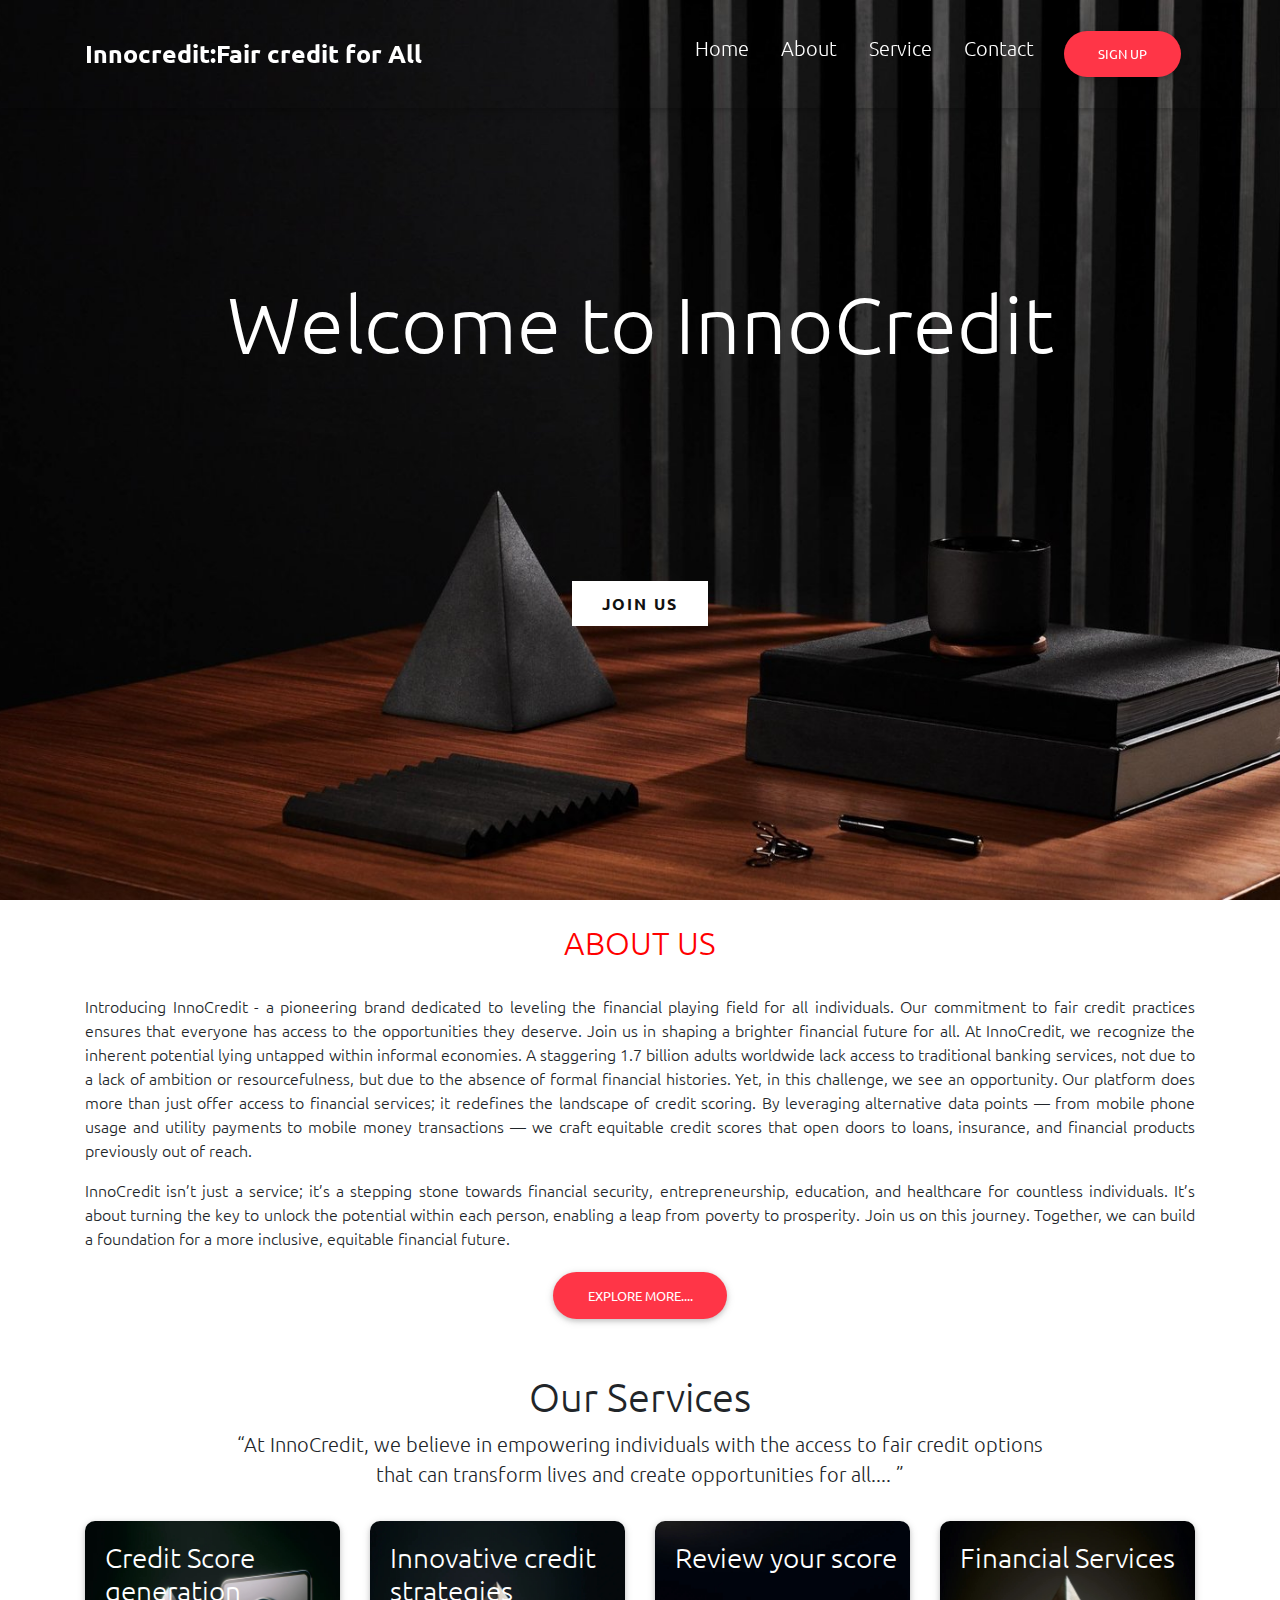
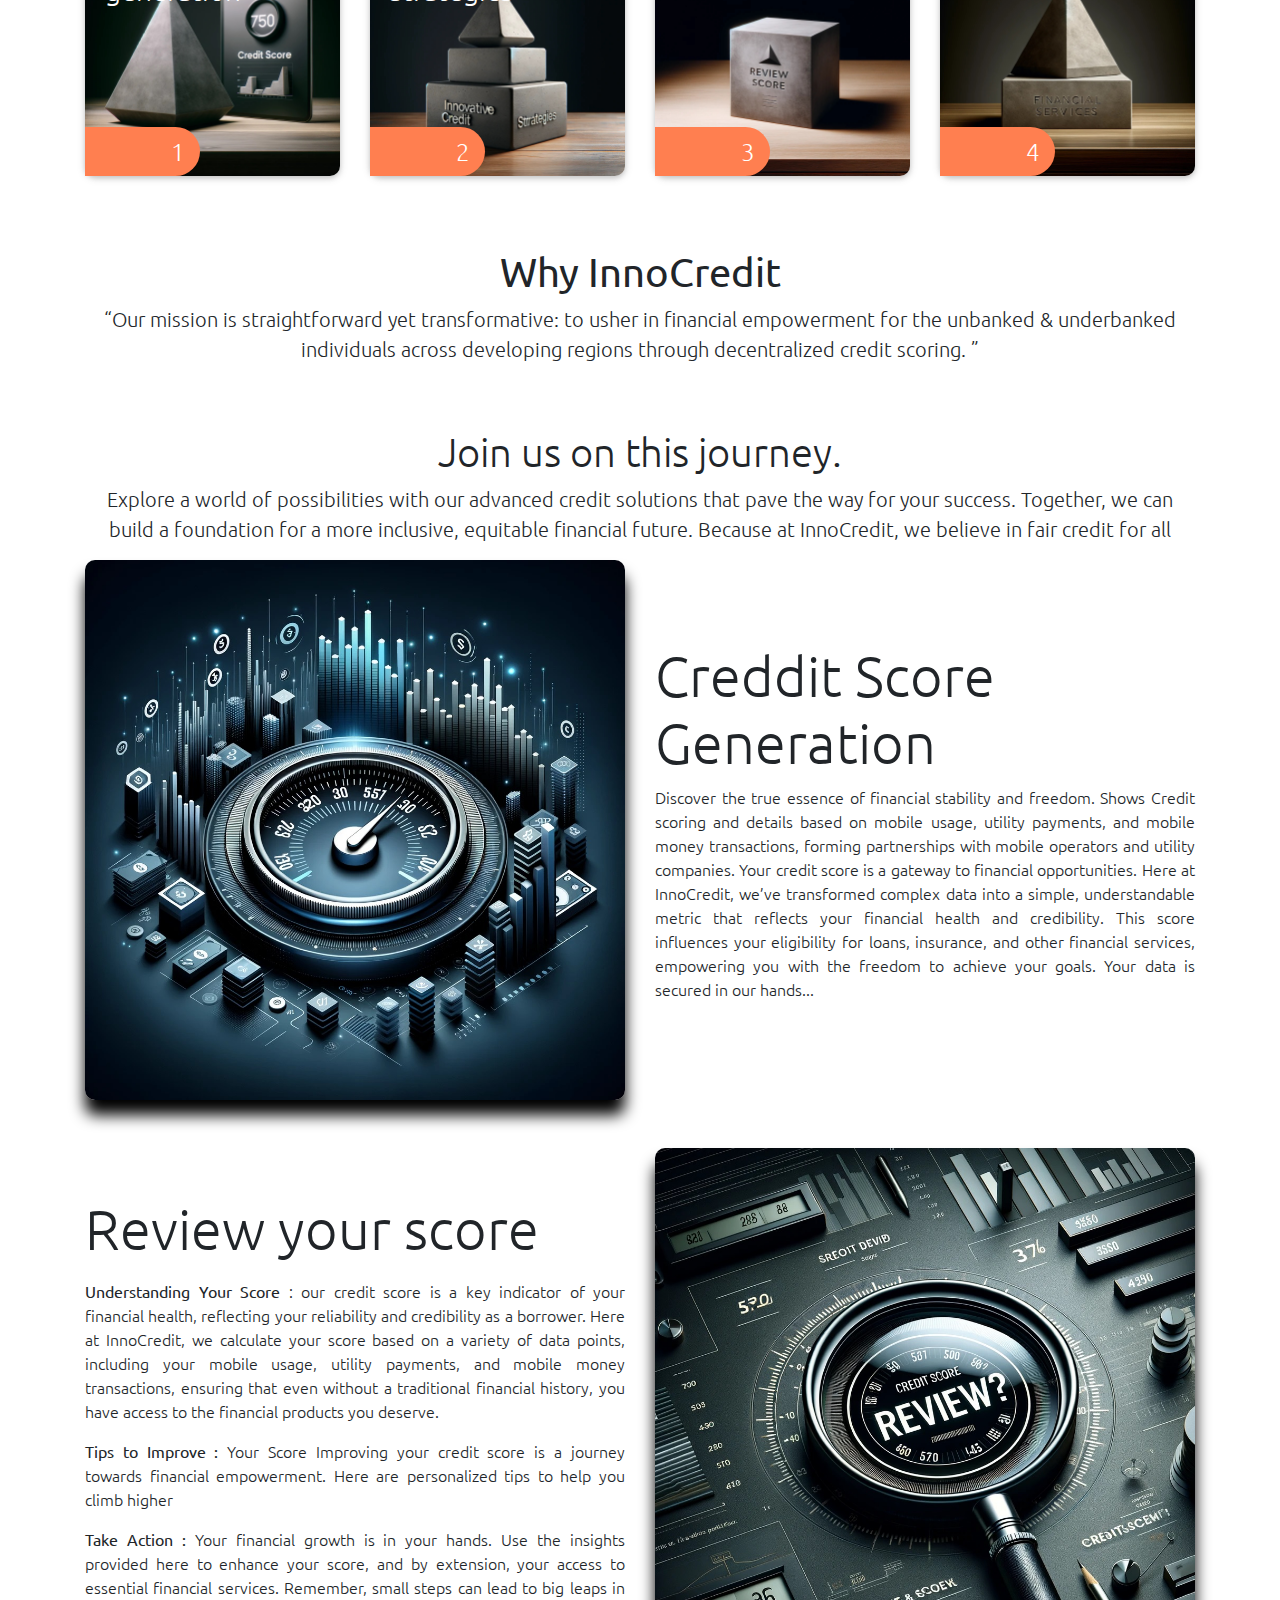
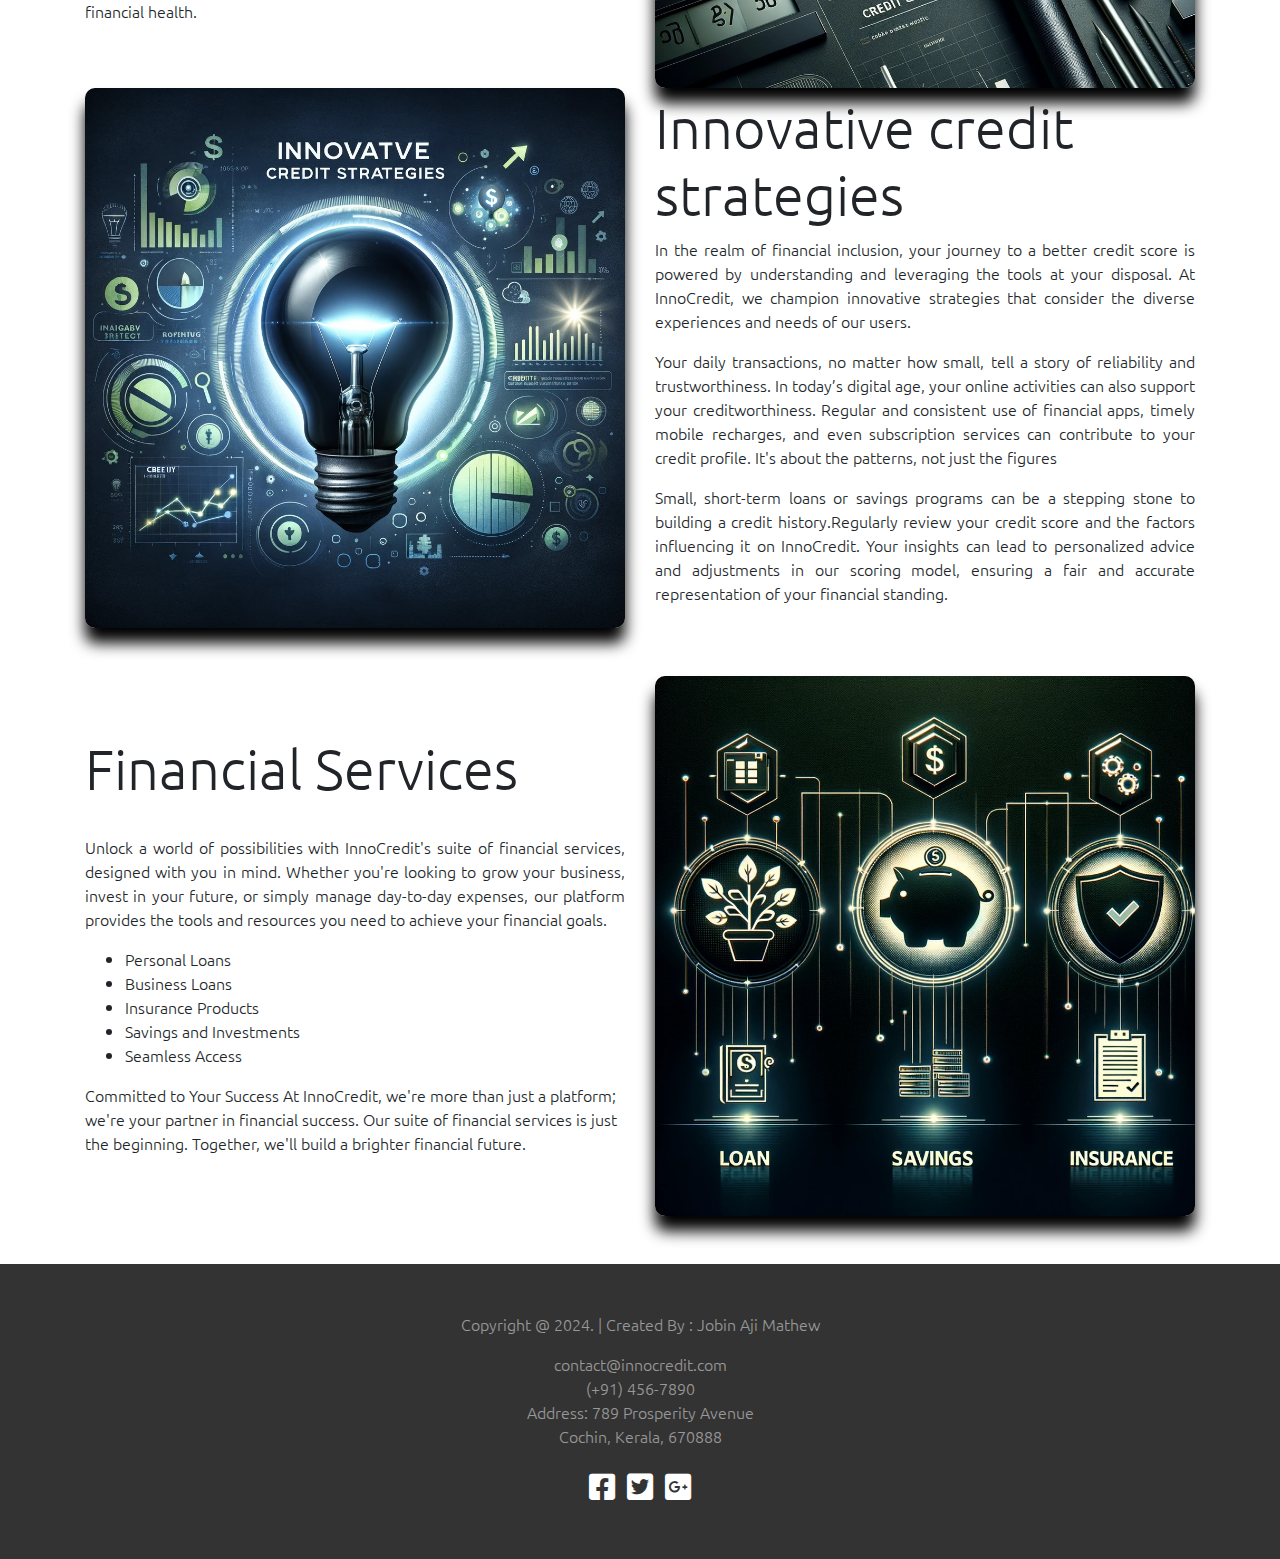
==== index.html @ 258b3f93 "Project" ====
<!DOCTYPE html>
<html lang="en">
  <head>
    <meta charset="UTF-8" />
    <meta
      name="viewport"
      content="width=device-width, user-scalable=no, initial-scale=1.0, maximum-scale=1.0, minimum-scale=1.0"
    />
    <meta http-equiv="X-UA-Compatible" content="ie=edge" />
    <!-- Bootstrap CSS files -->
    <link
      rel="stylesheet"
      href="https://use.fontawesome.com/releases/v5.8.1/css/all.css"
    />
    <link rel="stylesheet" href="bootstrap/css/font-awesome-5.8.1.css" />
    <link rel="stylesheet" href="bootstrap/css/bootstrap.css" />
    <link rel="stylesheet" href="bootstrap/css/mdb.css" />
    <link rel="stylesheet" href="bootstrap/css/style.css" />
    <title>Innocredit: Fair credit for all</title>
  </head>
  <body>
    <!-- Main Header -->
    <header class="main-header">
      <!-- Navbar -->
      <nav
        class="navbar navbar-expand-sm scrolling-navbar navbar-dark fixed-top"
      >
        <div class="container">
          <a href="index.html" class="navbar-brand">
            <b> Innocredit:Fair credit for All </b></a
          >
          <button
            class="navbar-toggler"
            data-toggle="collapse"
            data-target="#ui-navbar"
          >
            <span class="navbar-toggler-icon"> </span>
          </button>

          <div class="collapse navbar-collapse" id="ui-navbar">
            <ul class="navbar-nav ml-auto">
              <li class="nav-item px-2">
                <a class="nav-link" href="index.html">Home</a>
              </li>
              <li class="nav-item px-2">
                <a class="nav-link" href="#display">About</a>
              </li>
              <li class="nav-item px-2">
                <a class="nav-link" href="#services">Service </a>
              </li>
              <li class="nav-item px-2">
                <a class="nav-link" href="#footer">Contact</a>
              </li>
              <li class="nav-item px-2">
                <a href="signup.html" class="btn btn-danger">Sign Up</a>
              </li>
            </ul>
          </div>
        </div>
      </nav>

      <!-- Landing Page -->
      <div class="landing-div">
        <div
          class="landing-wrapper d-flex flex-column h-100 align-items-center justify-content-center text-center"
        >
          <div class="carousel slide carousel-fade" data-ride="carousel">
            <div class="carousel-inner">
              <div class="carousel-item active">
                <h1 class="display-4 animated slideInLeft delay-1s">
                  Welcome to InnoCredit <br /><br /><br />
                </h1>
              </div>
              <div class="carousel-item">
                <h1 class="display-4 animated slideInDown delay-1s">
                  Empowering Financial Futures<br /><br />
                  <br />
                </h1>
              </div>
              <div class="carousel-item">
                <h1 class="display-4 animated slideInRight delay-1s">
                  Empowering financial inclusion through decentralized credit
                  scoring<br />
                </h1>
              </div>
            </div>
          </div>
          <div>
            <a class="explore" href="login.html"><b>Join Us</b></a>
          </div>
        </div>
      </div>
    </header>

    <!-- kerala description Section -->
    <section id="display" class="p-4">
      <div class="container">
        <div class="row align-items-center">
          <div class="col-md-12">
            <h2 class="display">About Us</h2>
            <br />
            <p class="display-text text-justify">
              Introducing InnoCredit - a pioneering brand dedicated to leveling
              the financial playing field for all individuals. Our commitment to
              fair credit practices ensures that everyone has access to the
              opportunities they deserve. Join us in shaping a brighter
              financial future for all. At InnoCredit, we recognize the inherent
              potential lying untapped within informal economies. A staggering
              1.7 billion adults worldwide lack access to traditional banking
              services, not due to a lack of ambition or resourcefulness, but
              due to the absence of formal financial histories. Yet, in this
              challenge, we see an opportunity. Our platform does more than just
              offer access to financial services; it redefines the landscape of
              credit scoring. By leveraging alternative data points — from
              mobile phone usage and utility payments to mobile money
              transactions — we craft equitable credit scores that open doors to
              loans, insurance, and financial products previously out of reach.
            </p>
            <p class="display-text text-justify">
              InnoCredit isn’t just a service; it’s a stepping stone towards
              financial security, entrepreneurship, education, and healthcare
              for countless individuals. It’s about turning the key to unlock
              the potential within each person, enabling a leap from poverty to
              prosperity. Join us on this journey. Together, we can build a
              foundation for a more inclusive, equitable financial future.
            </p>
            <div class="btn-wrapper">
              <a href="signup.html">
                <button class="btn btn-danger btn-center">
                  Explore More....
                </button>
              </a>
            </div>
          </div>
        </div>
      </div>
    </section>

    <section class="p-4" id="services">
      <div class="container">
        <div class="row text-center">
          <div class="col">
            <h1>Our Services</h1>
            <p class="lead">
              <q
                >At InnoCredit, we believe in empowering individuals with the
                access to fair credit options
                <br />
                that can transform lives and create opportunities for all....
              </q>
            </p>
          </div>
        </div>
        <div class="row mt-3">
          <div class="col-md-3 col-sm-6">
            <div class="card dest-card">
              <div>
                <img
                  src="./bootstrap/images/card-beach.jpg"
                  class="img-fluid dest-card-img"
                  alt=""
                />
              </div>
              <div class="dest-card-title">
                <h3>Credit Score generation</h3>
              </div>
              <div class="dest-card-info">
                <h4>1</h4>
              </div>
            </div>
          </div>
          <div class="col-md-3 col-sm-6">
            <div class="card dest-card">
              <div>
                <img
                  src="./bootstrap/images/card-backwater.jpg"
                  class="img-fluid dest-card-img"
                  alt=""
                />
              </div>
              <div class="dest-card-title">
                <h3>Innovative credit strategies</h3>
              </div>
              <div class="dest-card-info">
                <h4>2</h4>
              </div>
            </div>
          </div>
          <div class="col-md-3 col-sm-6">
            <div class="card dest-card">
              <div>
                <img
                  src="./bootstrap/images/card-hillstation.jpg"
                  class="img-fluid dest-card-img"
                  alt=""
                />
              </div>
              <div class="dest-card-title">
                <h3>Review your score</h3>
              </div>
              <div class="dest-card-info">
                <h4>3</h4>
              </div>
            </div>
          </div>
          <div class="col-md-3 col-sm-6">
            <div class="card dest-card">
              <div>
                <img
                  src="./bootstrap/images/card-historical.jpg"
                  class="img-fluid dest-card-img"
                  alt=""
                />
              </div>
              <div class="dest-card-title">
                <h3>Financial Services</h3>
              </div>
              <div class="dest-card-info">
                <h4>4</h4>
              </div>
            </div>
          </div>
        </div>
        <div class="row mt-4"></div>
      </div>
    </section>

    <!-- Best Attraction Section -->
    <section class="p-4">
      <div class="container">
        <div class="row">
          <div class="col text-center">
            <h1><b>Why InnoCredit</b></h1>
            <p class="lead">
              <q
                >Our mission is straightforward yet transformative: to usher in
                financial empowerment for the unbanked & underbanked individuals
                across developing regions through decentralized credit scoring.
              </q>
            </p>
          </div>
        </div>
      </div>
    </section>

    <section class="p-4">
      <div class="container">
        <div class="row">
          <div class="col text-center">
            <h1><bb>Join us on this journey.</bb></h1>
            <p class="lead">
              Explore a world of possibilities with our advanced credit
              solutions that pave the way for your success. Together, we can
              build a foundation for a more inclusive, equitable financial
              future. Because at InnoCredit, we believe in fair credit for all
            </p>
          </div>
        </div>
        <div class="row align-items-center">
          <div class="col-md-6">
            <img
              src="./bootstrap/images/card-art.jfif"
              class="img-fluid tour-image"
              alt=""
            />
          </div>
          <div class="col-md-6">
            <h5 class="display-4">Creddit Score Generation</h5>
            <p class="text-justify">
              Discover the true essence of financial stability and freedom.
              Shows Credit scoring and details based on mobile usage, utility
              payments, and mobile money transactions, forming partnerships with
              mobile operators and utility companies. Your credit score is a
              gateway to financial opportunities. Here at InnoCredit, we’ve
              transformed complex data into a simple, understandable metric that
              reflects your financial health and credibility. This score
              influences your eligibility for loans, insurance, and other
              financial services, empowering you with the freedom to achieve
              your goals. Your data is secured in our hands...
            </p>
          </div>
        </div>
        <div class="row align-items-center mt-5">
          <div class="col-md-6">
            <h5 class="display-4">Review your score</h5>
            <p class="text-justify"></p>
            <p class="text-justify">
              <b>Understanding Your Score</b> : our credit score is a key
              indicator of your financial health, reflecting your reliability
              and credibility as a borrower. Here at InnoCredit, we calculate
              your score based on a variety of data points, including your
              mobile usage, utility payments, and mobile money transactions,
              ensuring that even without a traditional financial history, you
              have access to the financial products you deserve.
            </p>
            <p class="text-justify">
              <b>Tips to Improve :</b> Your Score Improving your credit score is
              a journey towards financial empowerment. Here are personalized
              tips to help you climb higher
            </p>
            <p class="text-justify">
              <b>Take Action :</b> Your financial growth is in your hands. Use
              the insights provided here to enhance your score, and by
              extension, your access to essential financial services. Remember,
              small steps can lead to big leaps in financial health.
            </p>
          </div>
          <div class="col-md-6">
            <img
              src="./bootstrap/images/card-HouseBoat.jpg"
              class="img-fluid tour-image tour-image1"
              alt=""
            />
          </div>
        </div>

        <div class="row align-items-center">
          <div class="col-md-6">
            <img
              src="./bootstrap/images/card-festivals.jpg"
              class="img-fluid tour-image"
              alt=""
            />
          </div>
          <div class="col-md-6">
            <h5 class="display-4">Innovative credit strategies</h5>
            <p class="text-justify">
              In the realm of financial inclusion, your journey to a better
              credit score is powered by understanding and leveraging the tools
              at your disposal. At InnoCredit, we champion innovative strategies
              that consider the diverse experiences and needs of our users.
            </p>
            <p class="text-justify">
              Your daily transactions, no matter how small, tell a story of
              reliability and trustworthiness. In today’s digital age, your
              online activities can also support your creditworthiness. Regular
              and consistent use of financial apps, timely mobile recharges, and
              even subscription services can contribute to your credit profile.
              It's about the patterns, not just the figures
            </p>
            <p class="text-justify">
              Small, short-term loans or savings programs can be a stepping
              stone to building a credit history.Regularly review your credit
              score and the factors influencing it on InnoCredit. Your insights
              can lead to personalized advice and adjustments in our scoring
              model, ensuring a fair and accurate representation of your
              financial standing.
            </p>
          </div>
        </div>
        <div class="row align-items-center mt-5">
          <div class="col-md-6">
            <h5 class="display-4">Financial Services</h5>
            <br />
            <p class="text-justify">
              Unlock a world of possibilities with InnoCredit's suite of
              financial services, designed with you in mind. Whether you're
              looking to grow your business, invest in your future, or simply
              manage day-to-day expenses, our platform provides the tools and
              resources you need to achieve your financial goals.
            </p>

            <ul>
              <li>Personal Loans</li>
              <li>Business Loans</li>
              <li>Insurance Products</li>
              <li>Savings and Investments</li>
              <li>Seamless Access</li>
            </ul>
            Committed to Your Success At InnoCredit, we're more than just a
            platform; we're your partner in financial success. Our suite of
            financial services is just the beginning. Together, we'll build a
            brighter financial future.
          </div>
          <div class="col-md-6">
            <img
              src="./bootstrap/images/card-adven.jfif"
              class="img-fluid tour-image tour-image1"
              alt=""
            />
          </div>
        </div>
      </div>
    </section>

    <!-- Main Footer -->
    <footer id="footer" class="main-footer mt-4">
      <div class="footer-wrapper">
        <div class="container p-5">
          <p class="text-white-50 text-center">
            Copyright @ 2024. | Created By : Jobin Aji Mathew
          </p>
          <p class="text-white-50 text-center">
            contact@innocredit.com<br />
            (+91) 456-7890<br />
            Address: 789 Prosperity Avenue<br />
            Cochin, Kerala, 670888
          </p>
          <div class="d-flex justify-content-center p-2 pr-2">
            <a class="social-icon" href="https://www.facebook.com/">
              <i class="fab fa-facebook-square"></i>
            </a>
            <a class="social-icon" href="https://twitter.com/">
              <i class="fab fa-twitter-square"></i>
            </a>
            <a class="social-icon" href="#footer">
              <i class="fab fa-google-plus-square"></i>
            </a>
          </div>
        </div>
      </div>
    </footer>

    <!-- Bootstrap JS Files -->
    <script src="bootstrap/js/jquery.js"></script>
    <script src="bootstrap/js/popper.js"></script>
    <script src="bootstrap/js/bootstrap.js"></script>
    <script src="bootstrap/js/mdb.js"></script>
    <script>
      $(".carousel").carousel({
        interval: 3000,
      });
    </script>
  </body>
</html>
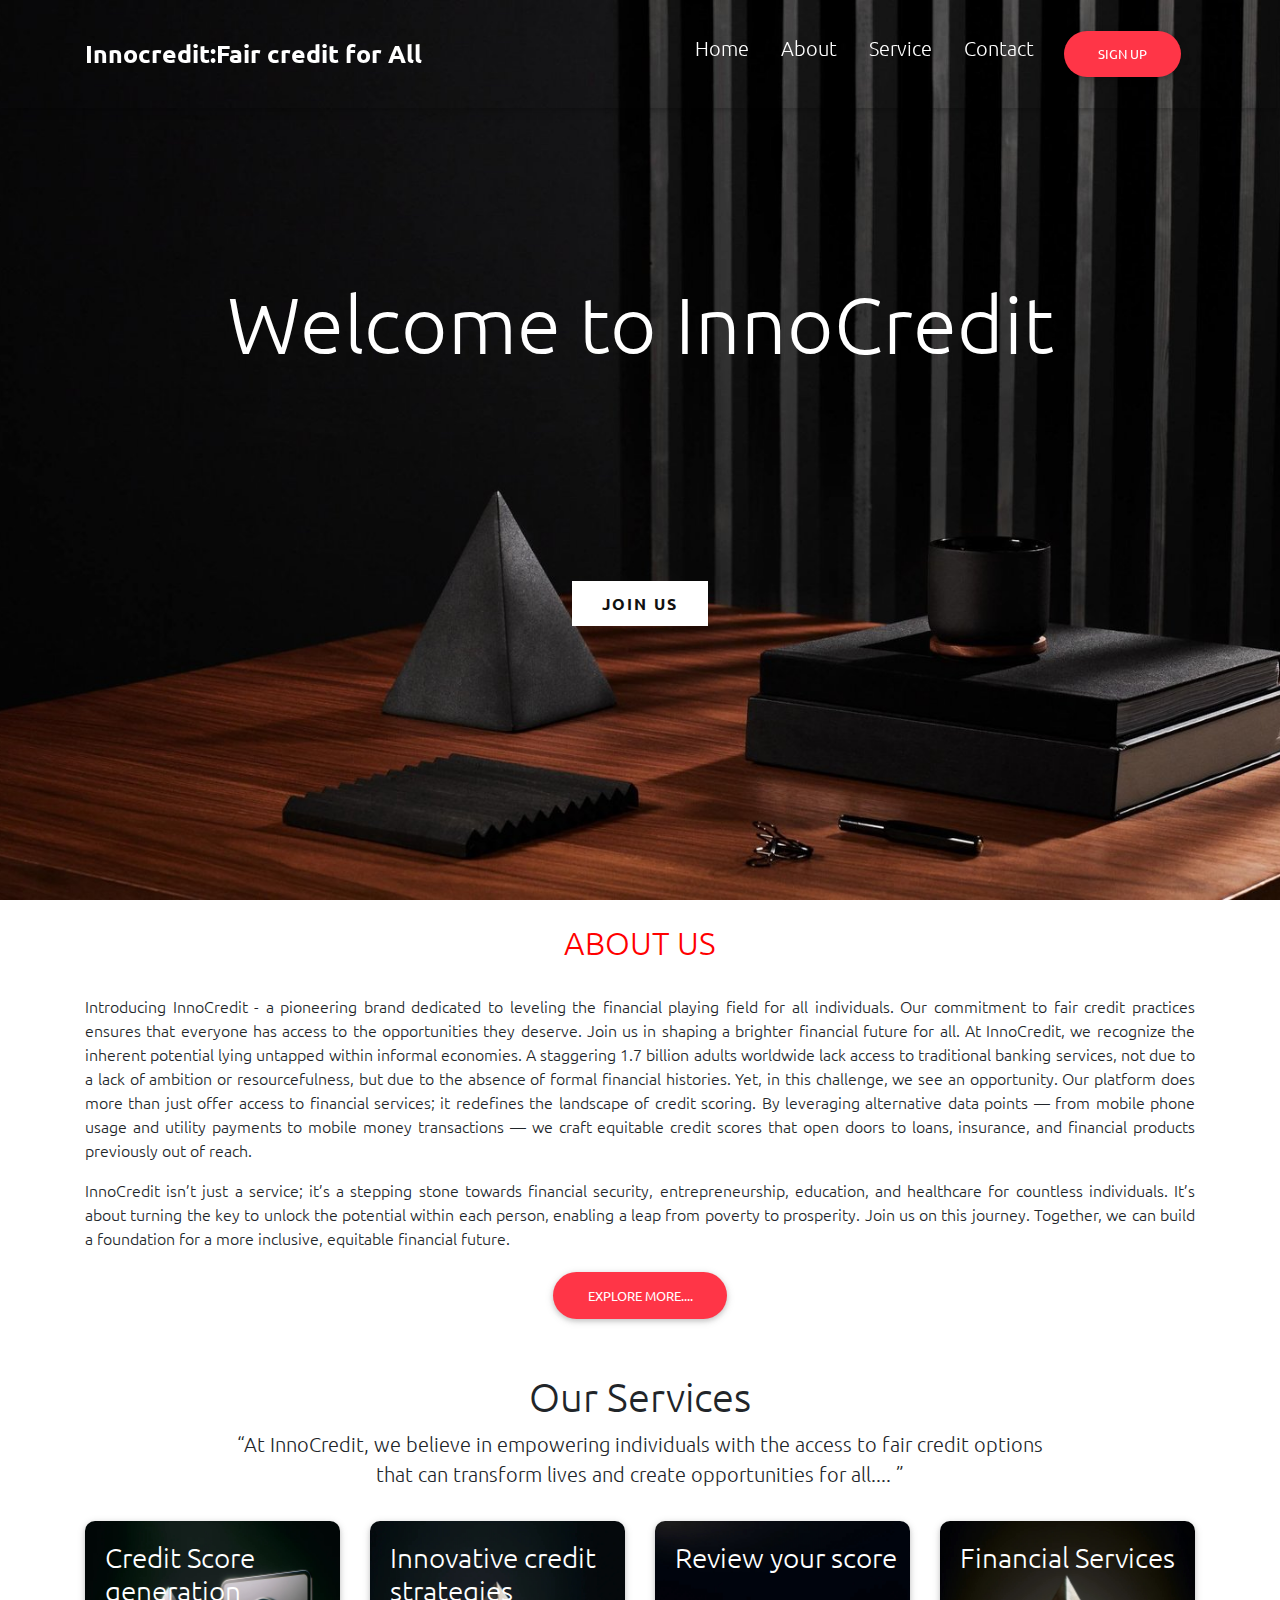
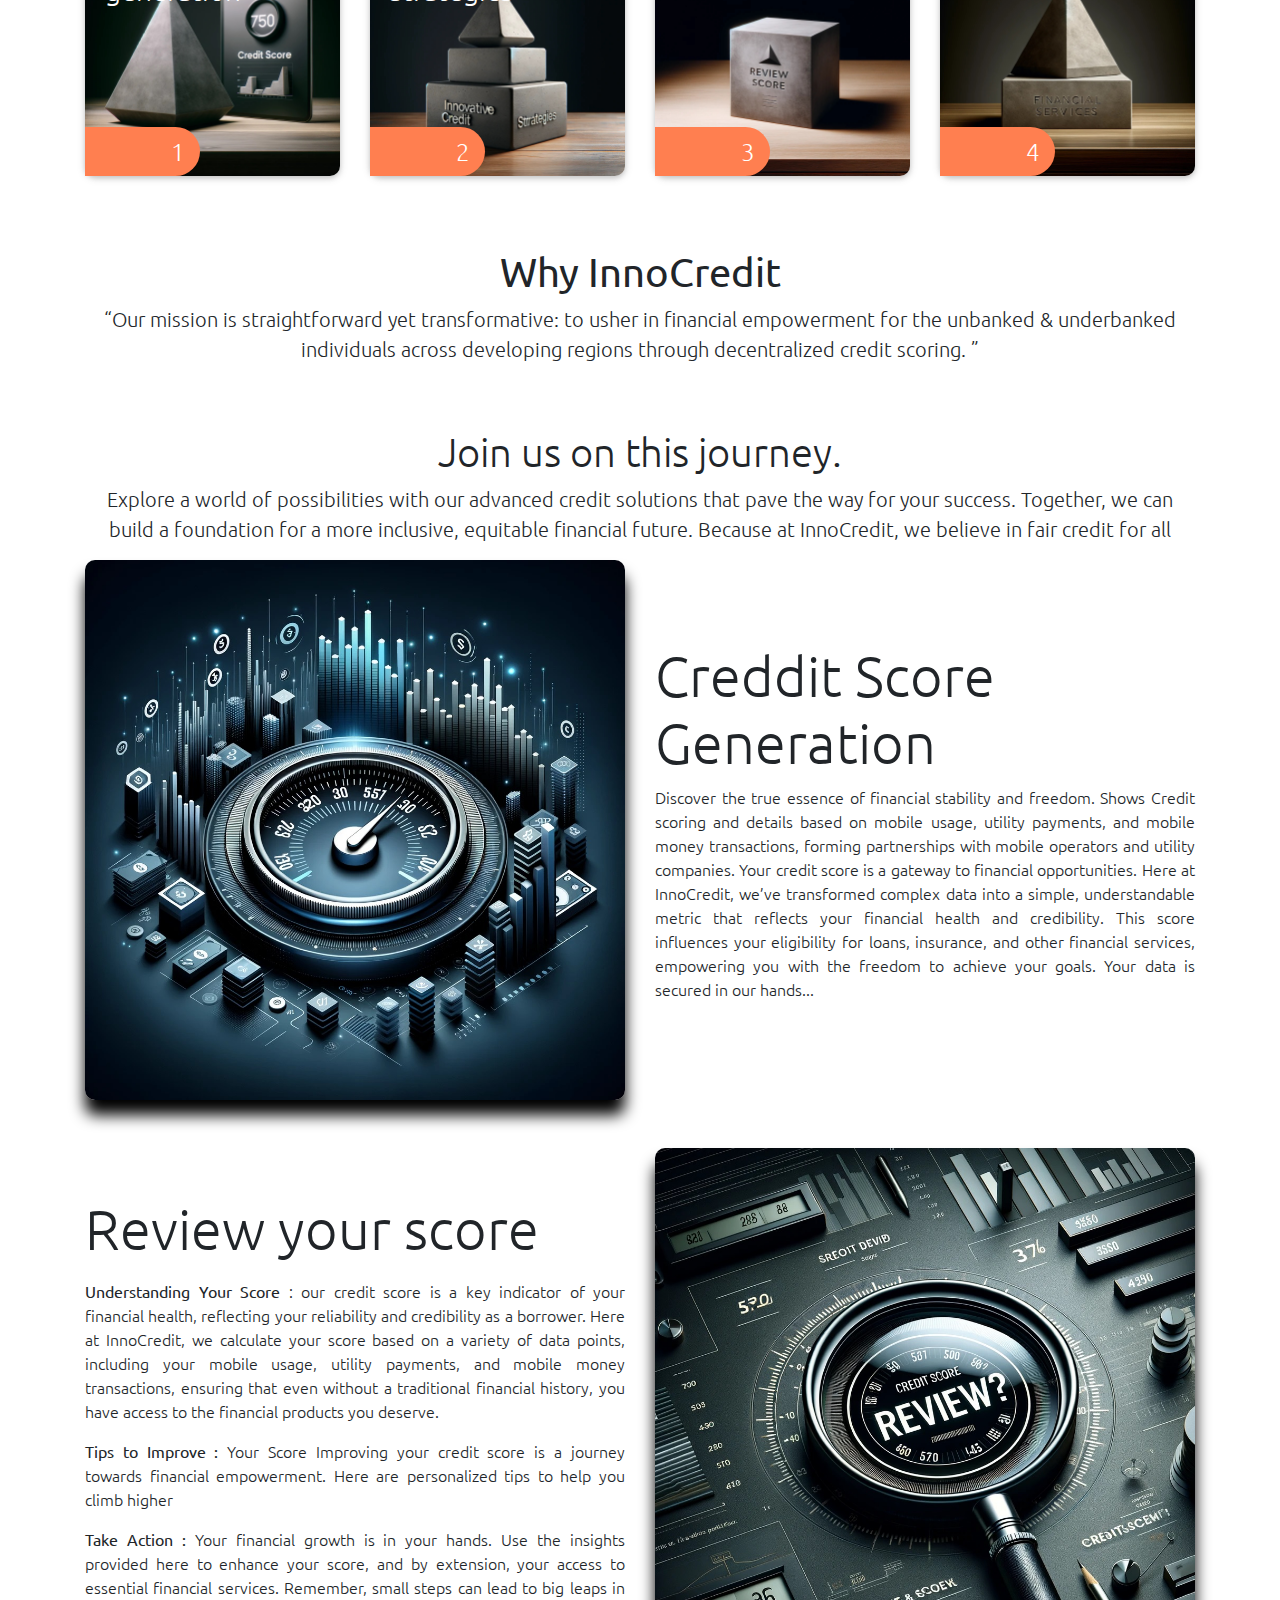
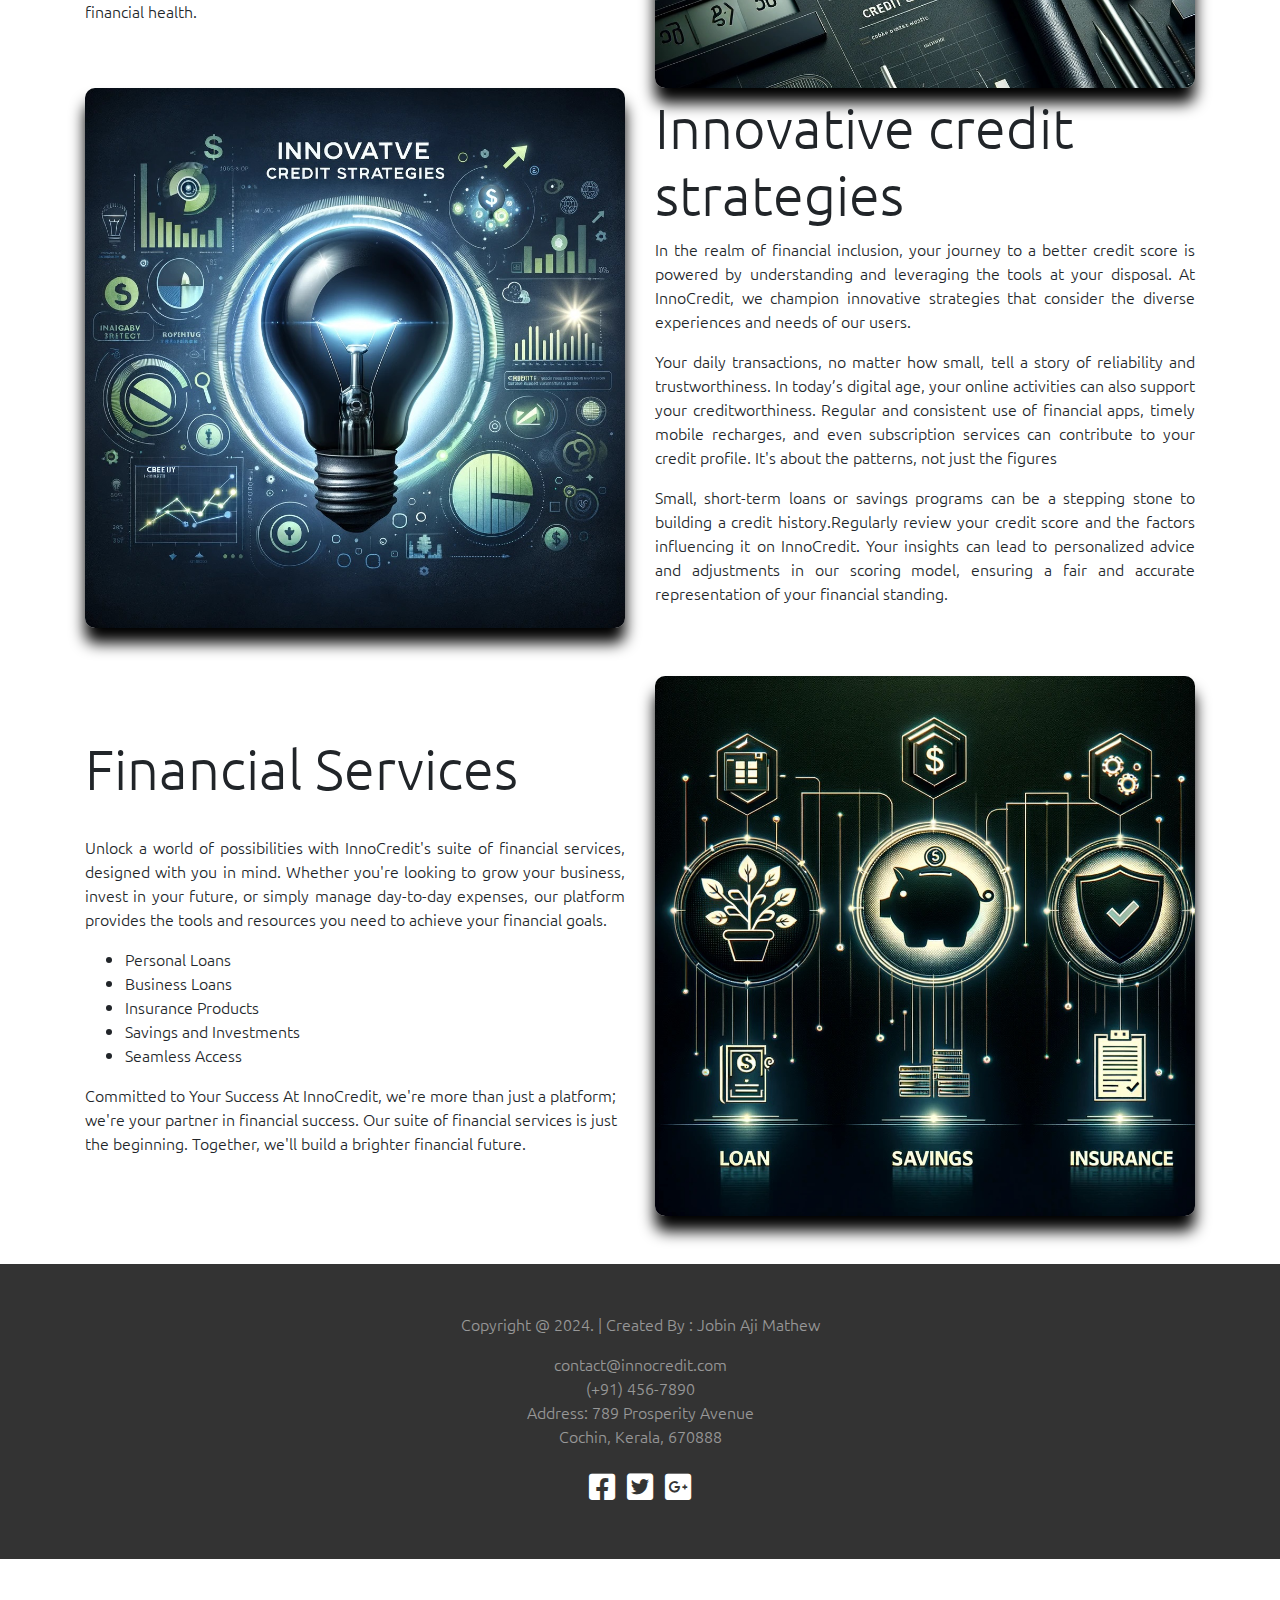
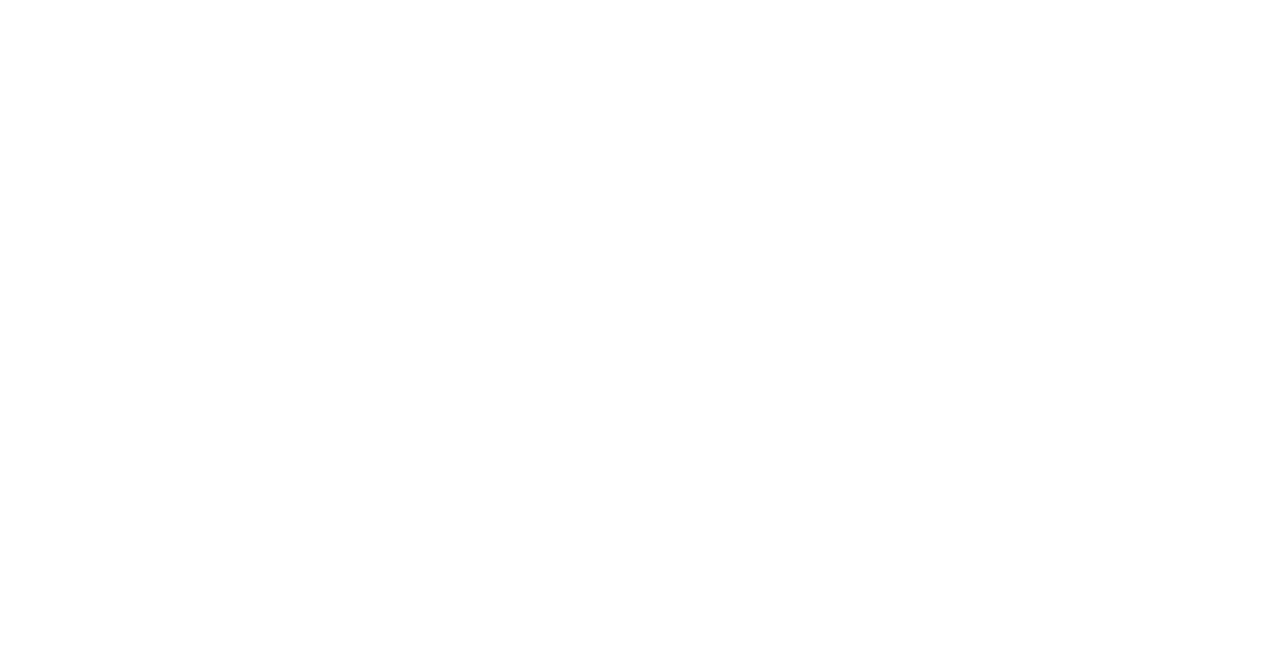
==== commit d5675da9: "Update index.html" ====
--- a/index.html
+++ b/index.html
@@ -409,6 +409,13 @@
           </div>
         </div>
       </div>
+      <iframe
+        src="https://www.chatbase.co/chatbot-iframe/8Itfg4L1zAHthlj2HZBOb"
+        title="Chatbot"
+        width="100%"
+        style="height: 100%; min-height: 700px"
+        frameborder="0"
+      ></iframe>
     </footer>
 
     <!-- Bootstrap JS Files -->
@@ -421,5 +428,17 @@
         interval: 3000,
       });
     </script>
+    <script>
+      window.embeddedChatbotConfig = {
+        chatbotId: "8Itfg4L1zAHthlj2HZBOb",
+        domain: "www.chatbase.co",
+      };
+    </script>
+    <script
+      src="https://www.chatbase.co/embed.min.js"
+      chatbotId="8Itfg4L1zAHthlj2HZBOb"
+      domain="www.chatbase.co"
+      defer
+    ></script>
   </body>
 </html>
